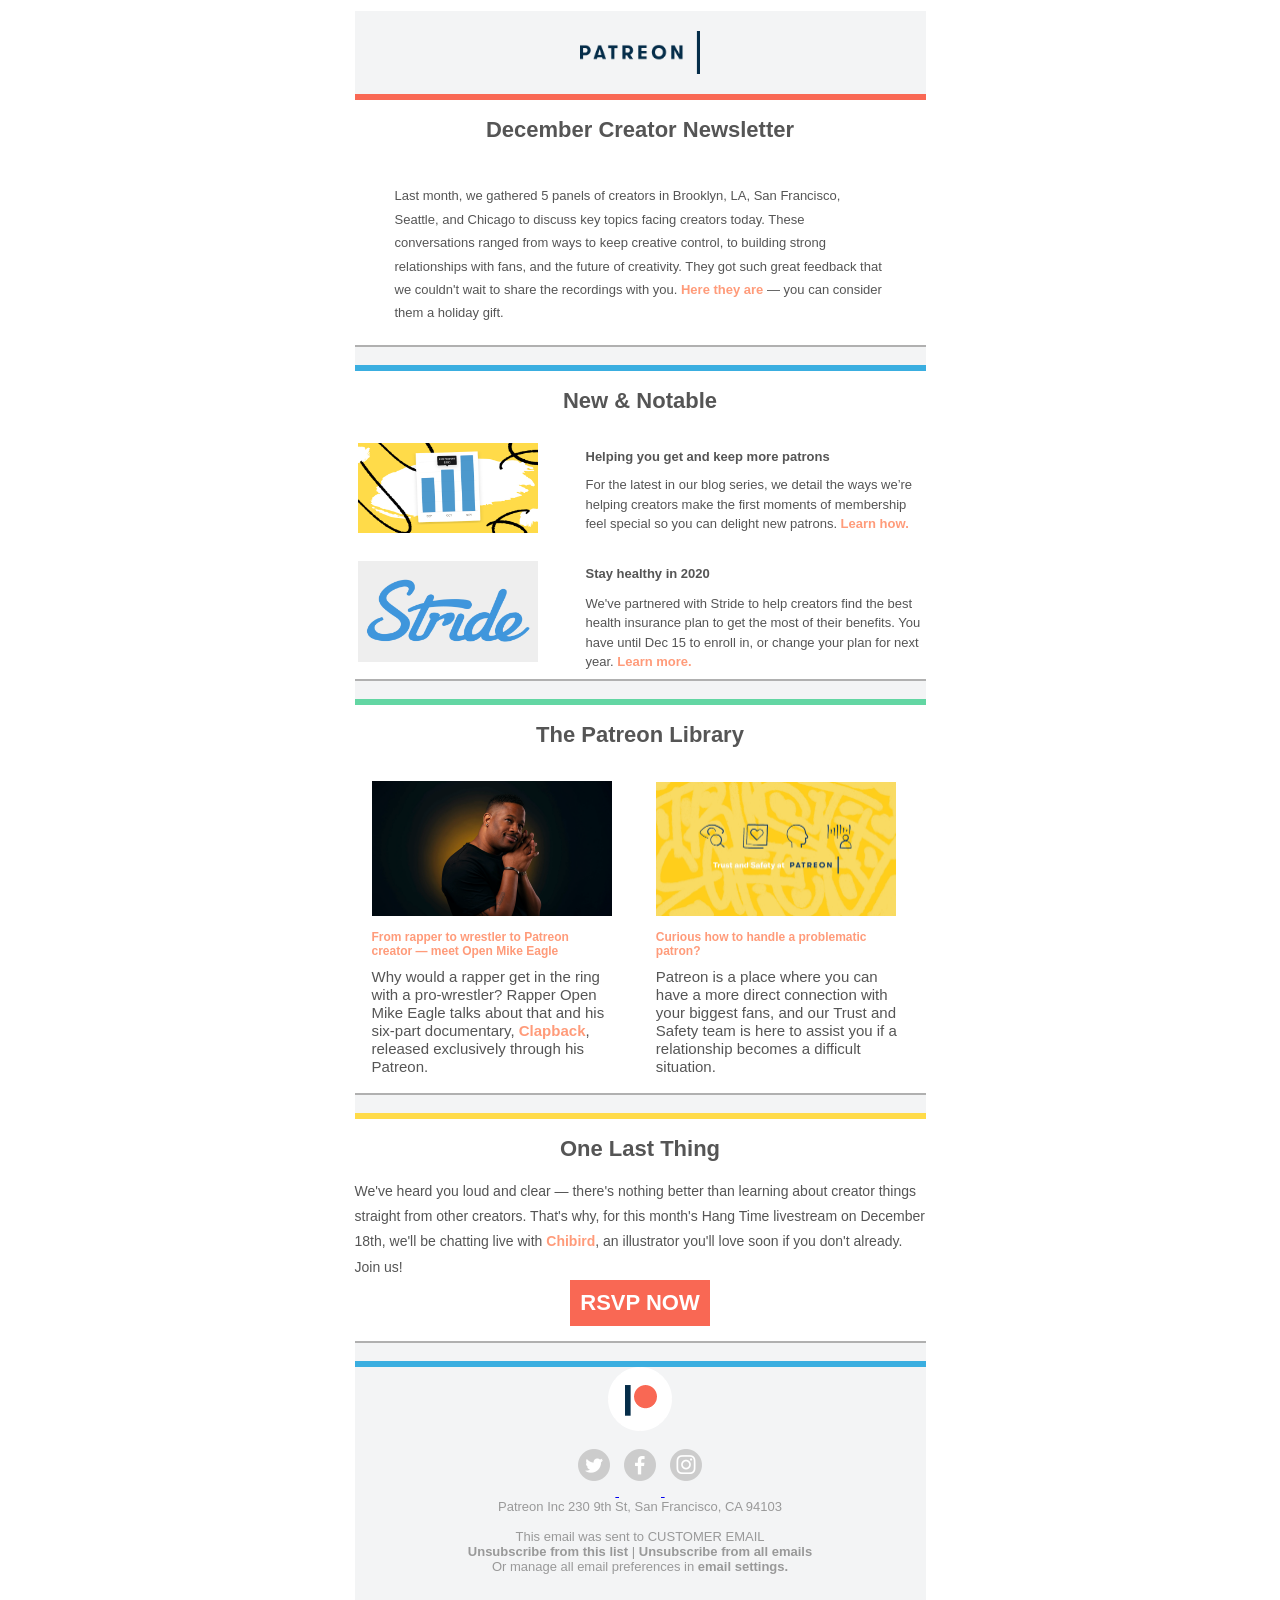
==== Newsletter 02/index.html @ 4c59ab9d "Final Portfolio Initial commit" ====
<!DOCTYPE html>
<html lang="en">
<head>
    <meta charset="UTF-8">
    <meta name="viewport" content="width=device-width, initial-scale=1.0">
    <meta http-equiv="X-UA-Compatible" content="ie=edge">
    <title>Your December creator newsletter is here 🎁</title>
    <link rel='stylesheet' href='style.css'>
</head>
<body>
    <table role='presentation' width='577' valign='top' align='center' id='bigtable'>
        <tbody>
            <tr>
                <td>

                    <div id='header' width='577' height='83' align='center'>
                        <img align='center' height="42.8" id='logo' src='patreon.png'>
                    </div>

                    <div align='center' class ='one'>
                        <strong><span>December Creator Newsletter</span></strong>
                    </div>

                    <div id='firsttext' width='477' align='left' width='577'>
                        <span>Last month, we gathered 5 panels of creators in Brooklyn, LA, San Francisco, Seattle, and Chicago to discuss key topics facing creators today. These conversations ranged from ways to keep creative control, to building strong relationships with fans, and the future of creativity. They got such great feedback that we couldn't wait to share the recordings with you. <a href='https://www.youtube.com/watch?v=l2Yi4vOR7PY&list=PLXjKNDHnuMrw0oZ-pcdKW7ppeaIy1X2rW&index=10' class='orange' target='_blank'>Here they are</a> — you can consider them a holiday gift. </span>
                    </div>

                    <div class='transparent'>
                        &nbsp;
                    </div>

                    <div align='center' class ='two'>
                        <strong><span>New & Notable</span></strong>
                    </div>

                    <table id='three'>
                        <tbody>
                            <tr>
                                <td class='threecell'>
                                    <a href='' target='_blank'> <img class='imgthree' width='180' src='yellow.jpg'> </a>
                                </td>
                                <td >
                                    <span><strong class='threeheading'> Helping you get and keep more patrons </strong></span>
                                    <div class='threeparagraph'>
                                        For the latest in our blog series, we detail the ways we’re helping creators make the first moments of membership feel special so you can delight new patrons.<a class='orange' href='https://blog.patreon.com/get-and-keep-more-patrons-part-3' target='_blank'> Learn how.</a>
                                    </div>
                                </td>
                            </tr>
                            <tr>
                                <td class='threecell'>
                                    <a href='' target='_blank'> <img class='imgthree' width='180' src='stride.png'> </a>
                                </td>
                                <td class='threeparagraph'>
                                    <span><strong class='threeheading'> Stay healthy in 2020 </strong></span>
                                    <div class='threeparagraph'>
                                        We've partnered with Stride to help creators find the best health insurance plan to get the most of their benefits. You have until Dec 15 to enroll in, or change your plan for next year.<a class='orange' href='https://patreon.stridehealth.com/?utm_source=partner_patreon' target='_blank'> Learn more.</a> 
                                    </div>
                                </td>
                            </tr>
                        </tbody>
                    </table>

                    <div class='transparent'>
                        &nbsp;
                    </div>

                    <div align='center' class ='four'>
                        <strong><span>The Patreon Library</span></strong>
                    </div>

                    <table id='fourtable' align='center'>
                        <tbody>
                            <tr>
                                <td class='fourcell'>
                                    <a href='' target='_blank'><img class='fourimg' src='guy.png'></a>
                                    <div class='fourheader'> <a class='fourheader' href='https://blog.patreon.com/open-mike-eagle?utm_source=creator_newsletter&utm_medium=email&utm_campaign=launched' target='_blank'>From rapper to wrestler to Patreon creator — meet Open Mike Eagle </a></div>
                                    <div class= 'fourparagraph'>Why would a rapper get in the ring with a pro-wrestler? Rapper Open Mike Eagle talks about that and his six-part documentary,<a class='orange' href='https://www.patreon.com/openmikeeagle' target='_blank'> Clapback</a>, released exclusively through his Patreon. </div>
                                </td>
                                <td class='fourcell'>
                                    <a href='' target='_blank'><img class='fourimg' src='brains.png'></a>
                                    <div class='fourheader'> <a class='fourheader' href='https://blog.patreon.com/how-do-i-handle-a-problematic-patron?utm_source=creator_newsletter&utm_medium=email&utm_campaign=launched' target='_blank'>Curious how to handle a problematic patron? &nbsp; &nbsp; &nbsp; &nbsp; &nbsp; &nbsp;</a></div>
                                    <div class= 'fourparagraph'>Patreon is a place where you can have a more direct connection with your biggest fans, and our Trust and Safety team is here to assist you if a relationship becomes a difficult situation.</div>
                                </td>
                            </tr>
                        </tbody>
                    </table>

                    <div class='transparent'>
                        &nbsp;
                    </div>

                    <div align='center' class ='five'>
                        <strong><span>One Last Thing</span></strong>
                    </div>

                    <div class= 'fiveparagraph'>
                        We've heard you loud and clear — there's nothing better than learning about creator things straight from other creators. That's why, for this month's Hang Time livestream on December 18th, we'll be chatting live with <a class='orange' href='' target='_blank'>Chibird</a>, an illustrator you'll love soon if you don't already. Join us! 
                    </div>

                    <div align='center' class='fivebutton'>
                        <a class='rsvpbutton' href ='https://www.crowdcast.io/e/hang-time-december-19/register' target='_blank'><span><strong> RSVP NOW </strong></span> </a>
                    </div>

                    <div class='transparent fivebottom'>
                        &nbsp;
                    </div>

                    <div align='center' id='six'>
                        <a href='' target='_blank'> <img id='siximg' src='Patreon02.png'> </a>
                        <div>
                            <a href='https://twitter.com/patreon' target='_blank'> <img class='sixlink' src='twitter link.png'> </a>
                            <a href='https://www.facebook.com/patreon' target='_blank'> <img class='sixlink' src='facebook link.png'> </a>
                            <a href='https://www.instagram.com/patreon/' target='_blank'> <img class='sixlink' src='insta link.png'> </a>
                        </div>

                        <div>
                            Patreon Inc 230 9th St, San Francisco, CA 94103
                        </div>

                        <div style='padding-top: 15px; padding-bottom: 30px;'>
                            This email was sent to CUSTOMER EMAIL <br>
                            <a class='endlinks' href='https://blog.patreon.com/unsubscribe-confirm?utm_source=newsletter&utm_medium=email&utm_content=creatornewsletterunsubscribe&utm_campaign=creatornewsletter' target='_blank'> Unsubscribe from this list </a>  | <a class='endlinks' href='https://apus6.com/unsubscribe/v2?s=patreon&m=s_6a6f7e1f-973b-40bc-a2a0-f30889553c0d' target='_blank'>Unsubscribe from all emails</a> <br>

                            Or manage all email preferences in <a class='endlinks' href='https://www.patreon.com/login?ru=%2Fsettings%2Femail' target='_blank'> email settings.</a>
                        </div>

                    </div>

                    

                </td>
            </tr>
        </tbody>
    </table>
</body>
</html>
---- Newsletter 02/style.css ----
body{
    background-color: #ffffff;
}

#bigtable{
    /* background-color: #ffffff; */
    table-layout: fixed;
    
}

#header{
    background-color: #f3f4f5;
    padding-top: 20px;
    padding-bottom: 20px;
}

.one{
    color:#555555;
    font-family:Arial,Helvetica, Helvetica,sans-serif;
    line-height:1.8;
    font-size: 22px;
    border-top: #f96854 6px solid;
    padding-top:10px;
    padding-bottom:10px;
}

#firsttext{
    padding-left: 40px;
    padding-right : 40px;
    padding-top: 25px;
    padding-bottom: 20px;
    line-height:1.8;
    font-family:Helvetica ,Helvetica,Arial,sans-serif;
    font-size:13px;
    color:#555555;
    border-bottom: 2px solid #b0b0b0;
}

strong{
    font-size: 22px;
}

.orange{
    text-decoration: none;
    color: #ff9b7a;
    font-weight: bolder;
    font-family:Arial,Helvetica, Helvetica,sans-serif;
}

.transparent{
    background-color:#f3f4f5;
    width: 100%;
}

.two{
    color:#555555;
    font-family:Arial,Helvetica, Helvetica,sans-serif;
    line-height:1.8;
    font-size: 22px;
    border-top: #3aaee0 6px solid;
    padding-top:10px;
    padding-bottom:10px;
}

#three{
    width:100%;
    border-bottom: 2px solid #b0b0b0;
}

.imgthree{
    padding-top: 10px;
    padding-bottom: 10px;
    
}

.threecell{
    width: 40%;
}

.threeheading{
    font-size: 14px;
    font-size:13px;
    line-height:1.2;
    font-family:Arial,Helvetica,sans-serif;
    color:#555555;
}

.threeparagraph{
    font-size:13px;
    line-height:1.5;
    font-family:Arial,Helvetica Neue,Helvetica,sans-serif;
    color:#555555;
    padding-top: 10px;
}

.four{
    color:#555555;
    font-family:Arial,Helvetica, Helvetica,sans-serif;
    line-height:1.8;
    font-size: 22px;
    border-top: #63d6a3 6px solid;
    padding-top:10px;
    padding-bottom:10px;
}

.fourimg{
    width: 240px;
}

.fourcell{
    padding: 15px;
}

.fourheader{
    width: 240px;
    padding-top: 10px;
    text-decoration: none;
    color: #ff9b7a;
    font-weight: bolder;
    font-size: 12px;
    font-family:Arial,Helvetica, Helvetica,sans-serif;
}

.fourparagraph{
    padding-top: 10px;
    font-size:15px;
    line-height:1.2;
    font-family:Arial,Helvetica,sans-serif;
    color:#555555;
}

#fourtable{
    border-bottom: 2px solid #b0b0b0;
}

.five{
    color:#555555;
    font-family:Arial,Helvetica, Helvetica,sans-serif;
    line-height:1.8;
    font-size: 22px;
    border-top: #ffdb49 6px solid;
    padding-top:10px;
    padding-bottom:10px;
}

.fiveparagraph{
    line-height:1.8;
    font-family: Helvetica,Helvetica,Arial,sans-serif;
    font-size:14px;
    color:#555555;
}

.rsvpbutton{
    font-family: Helvetica,Helvetica,Arial,sans-serif;
    display: inline-block;
    font-size: 10px;
    text-decoration: none;
    color: #ffffff;
    background-color: #f96854;
    padding: 10px;
}

.fivebottom{
    border-top: 2px solid #b0b0b0;
}

.fivebutton{
    padding-bottom: 15px;
}

#six{
    border-top: #3aaee0 6px solid;
    background-color:#f3f4f5;
    font-family: Helvetica,Helvetica,Arial,sans-serif;
    font-size: 13px;
    color: #999999;
}

#siximg{
    width: 64px;
}

.sixlink{
    width: 32px;
    padding: 5px;
    padding-top: 15px;
    padding-bottom: 15px;
}

.endlinks{
    color: #999999;
    text-decoration: none;
    font-weight: bolder;
}


/* <div style="font-size:13px;line-height:1.2;font-family:Arial,Helvetica Neue,Helvetica,sans-serif;color:#555555">

													<p style="font-size:14px;line-height:1.2;margin:0">Why would a rapper get in the ring with a pro-wrestler? 

Rapper Open Mike Eagle talks about that and his six-part documentary, 

<strong><a style="text-decoration:none;color:#ff9b7a" href="https://patreon.apms5.com/anywhere/m?s=patreon&amp;m=s_6a6f7e1f-973b-40bc-a2a0-f30889553c0d&amp;u=e1jq4wvfdtfmch9h6ct36ca15mvkjctn5mu3je9n5n0k0h265mtk8hj38rt42e2370tk0&amp;r2=d1u78w3k78qjyxvqewq70rbme9jpyvhecdqpubvfe1jpwvb9ddjparb7dhjg&amp;n=8" rel="noopener" target="_blank" data-saferedirecturl="https://www.google.com/url?q=https://patreon.apms5.com/anywhere/m?s%3Dpatreon%26m%3Ds_6a6f7e1f-973b-40bc-a2a0-f30889553c0d%26u%3De1jq4wvfdtfmch9h6ct36ca15mvkjctn5mu3je9n5n0k0h265mtk8hj38rt42e2370tk0%26r2%3Dd1u78w3k78qjyxvqewq70rbme9jpyvhecdqpubvfe1jpwvb9ddjparb7dhjg%26n%3D8&amp;source=gmail&amp;ust=1576548215305000&amp;usg=AFQjCNElgQSikjbiyfsM41vT697eJSsWXQ">Clapback</a></strong>, released exclusively 

through his Patreon.&nbsp;</p>

												</div> */
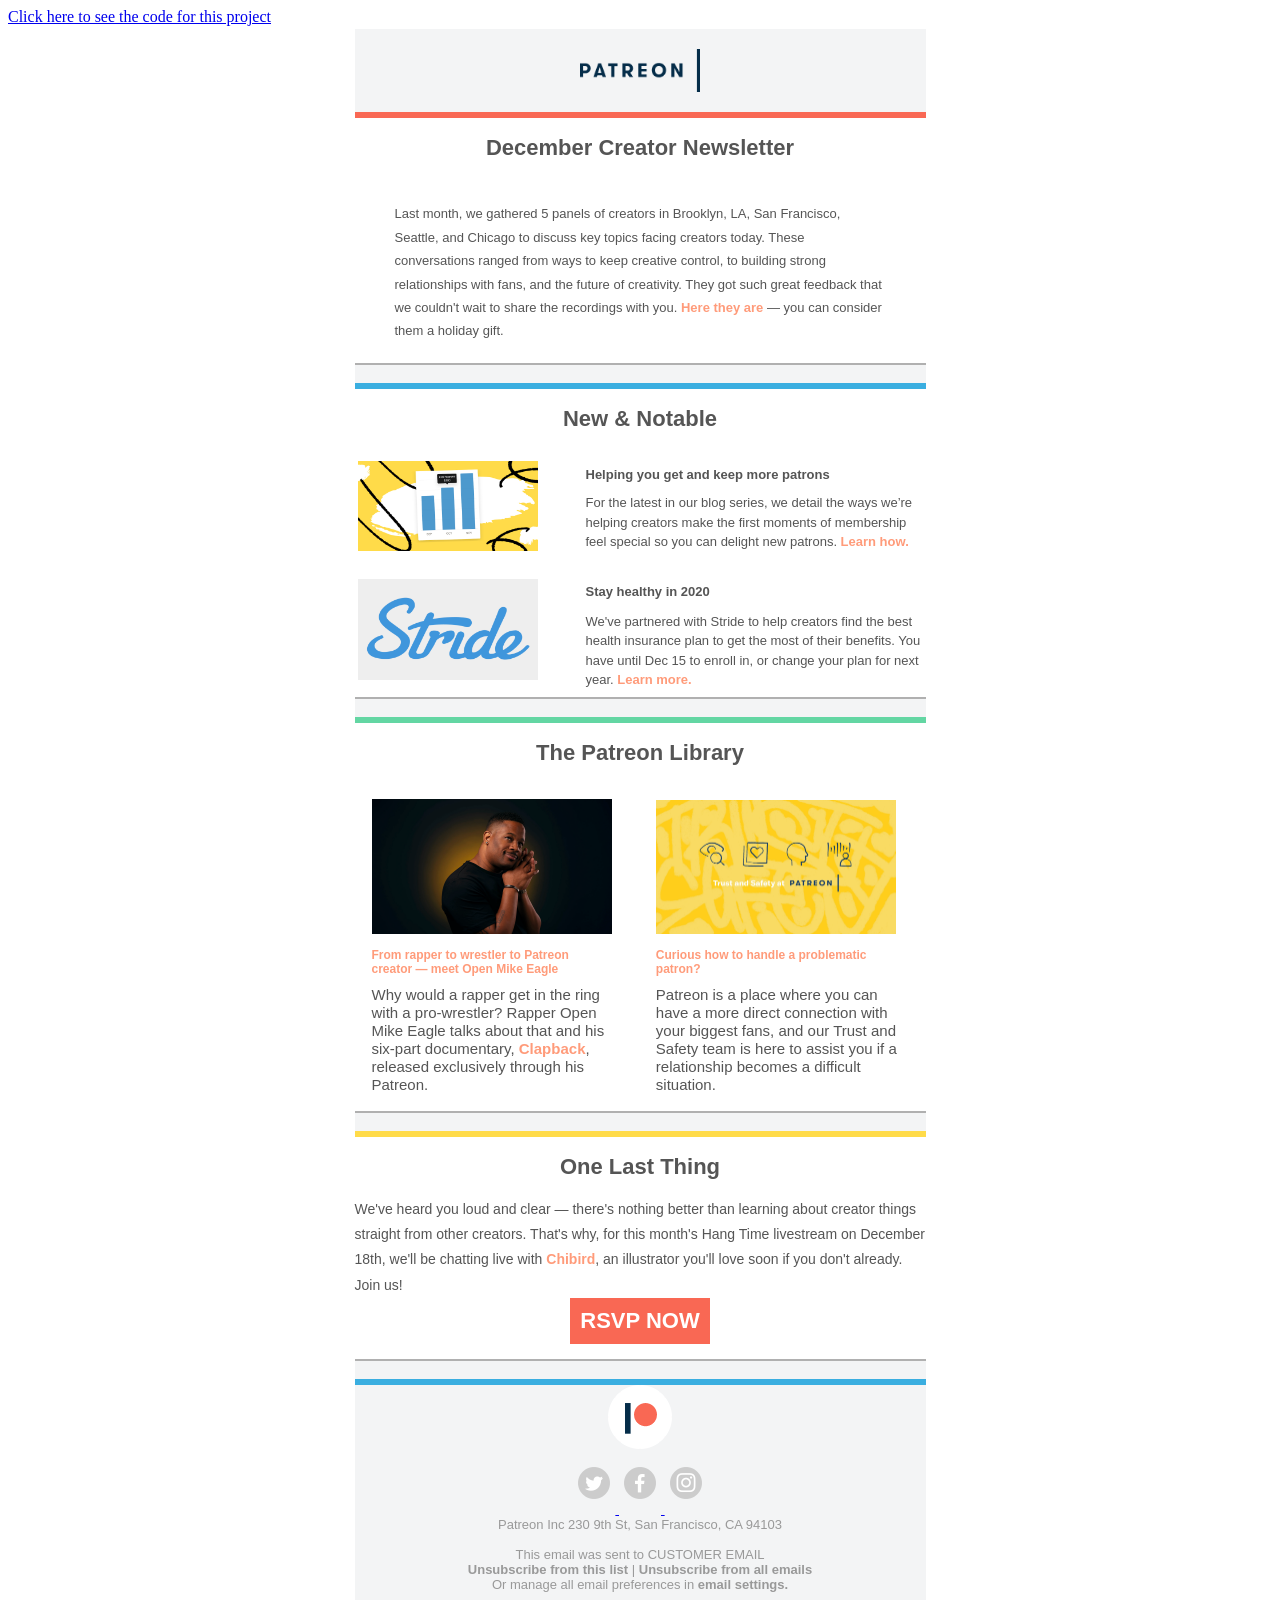
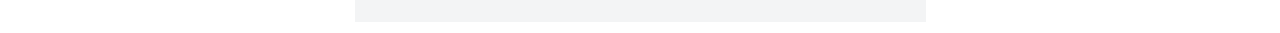
==== commit ab79efa5: "Updated versions of files" ====
--- a/Newsletter 02/index.html
+++ b/Newsletter 02/index.html
@@ -6,6 +6,7 @@
     <meta http-equiv="X-UA-Compatible" content="ie=edge">
     <title>Your December creator newsletter is here 🎁</title>
     <link rel='stylesheet' href='style.css'>
+    <a href='https://github.com/MichaelStevens247/Newsletter-02' target='_blank'>Click here to see the code for this project</a>
 </head>
 <body>
     <table role='presentation' width='577' valign='top' align='center' id='bigtable'>
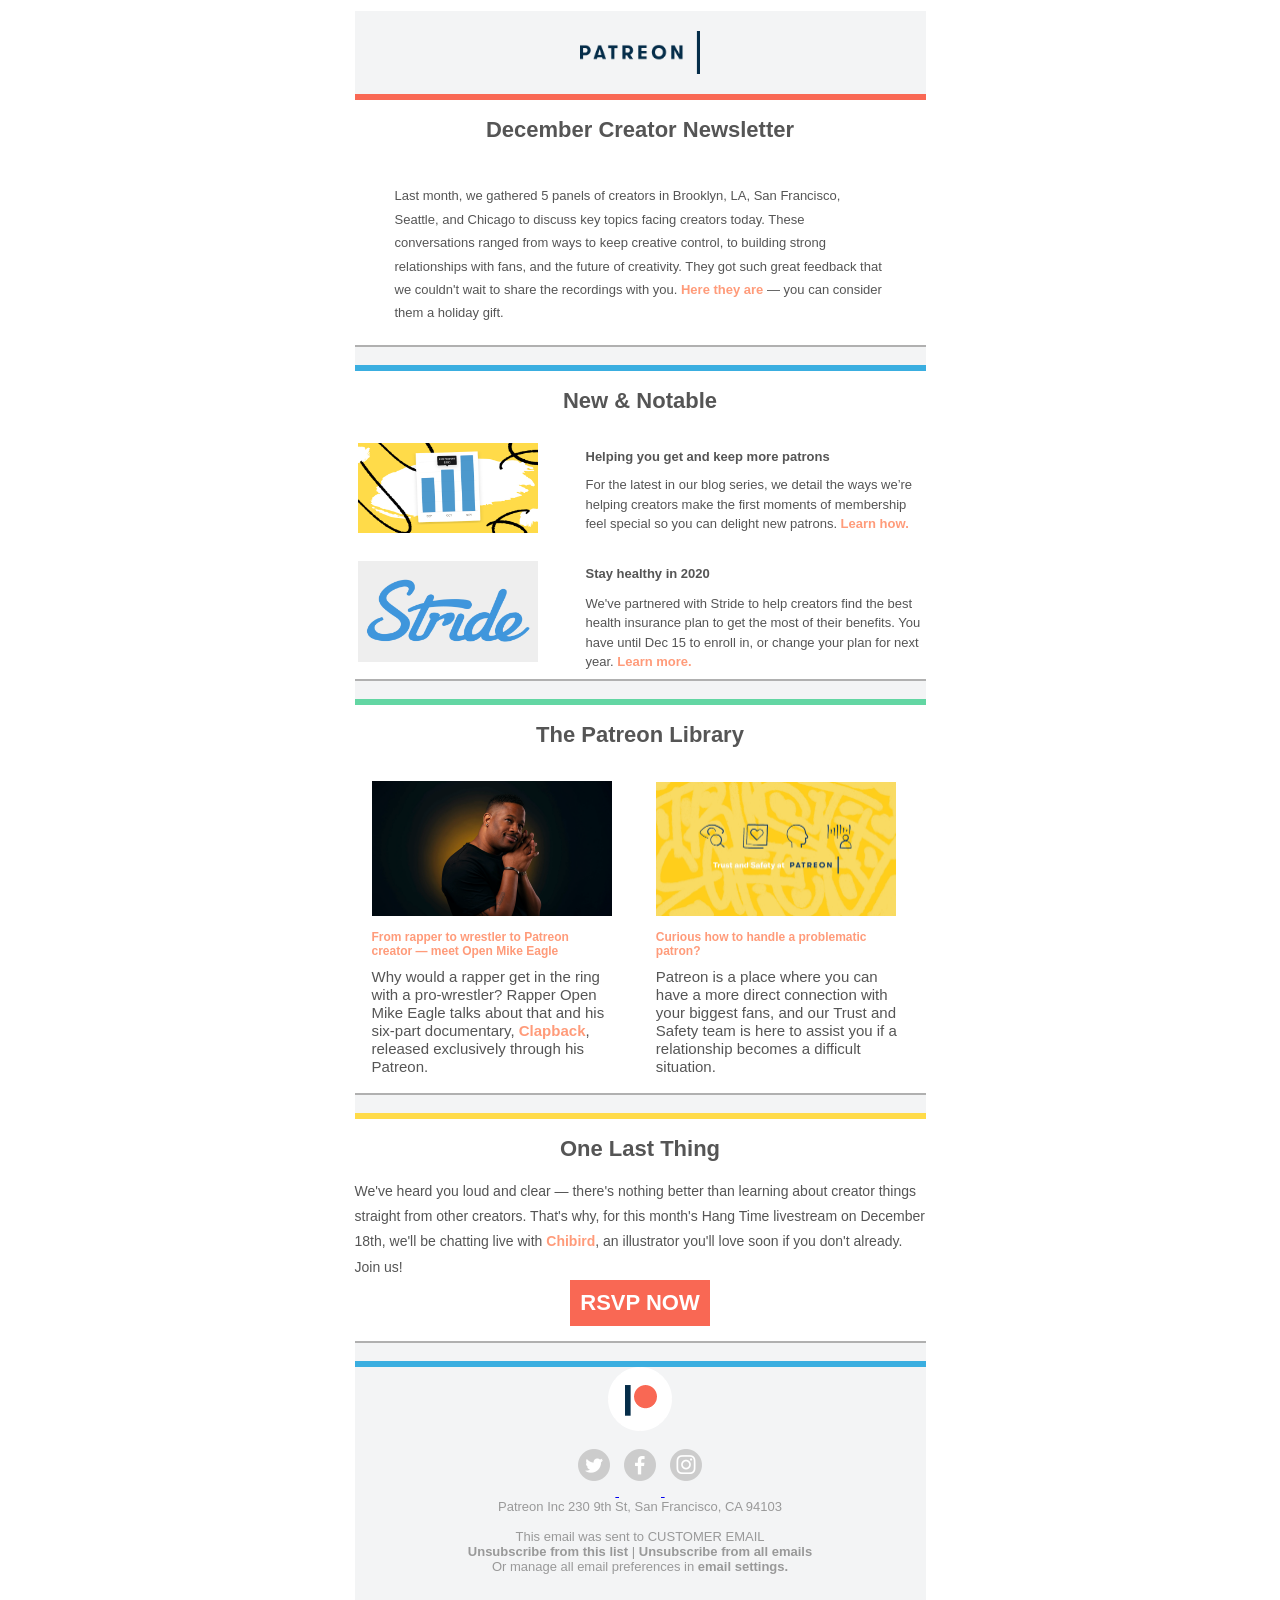
==== commit 3b97c026: "Uploading projects for final version of portfolio" ====
--- a/Newsletter 02/index.html
+++ b/Newsletter 02/index.html
@@ -6,7 +6,6 @@
     <meta http-equiv="X-UA-Compatible" content="ie=edge">
     <title>Your December creator newsletter is here 🎁</title>
     <link rel='stylesheet' href='style.css'>
-    <a href='https://github.com/MichaelStevens247/Newsletter-02' target='_blank'>Click here to see the code for this project</a>
 </head>
 <body>
     <table role='presentation' width='577' valign='top' align='center' id='bigtable'>
